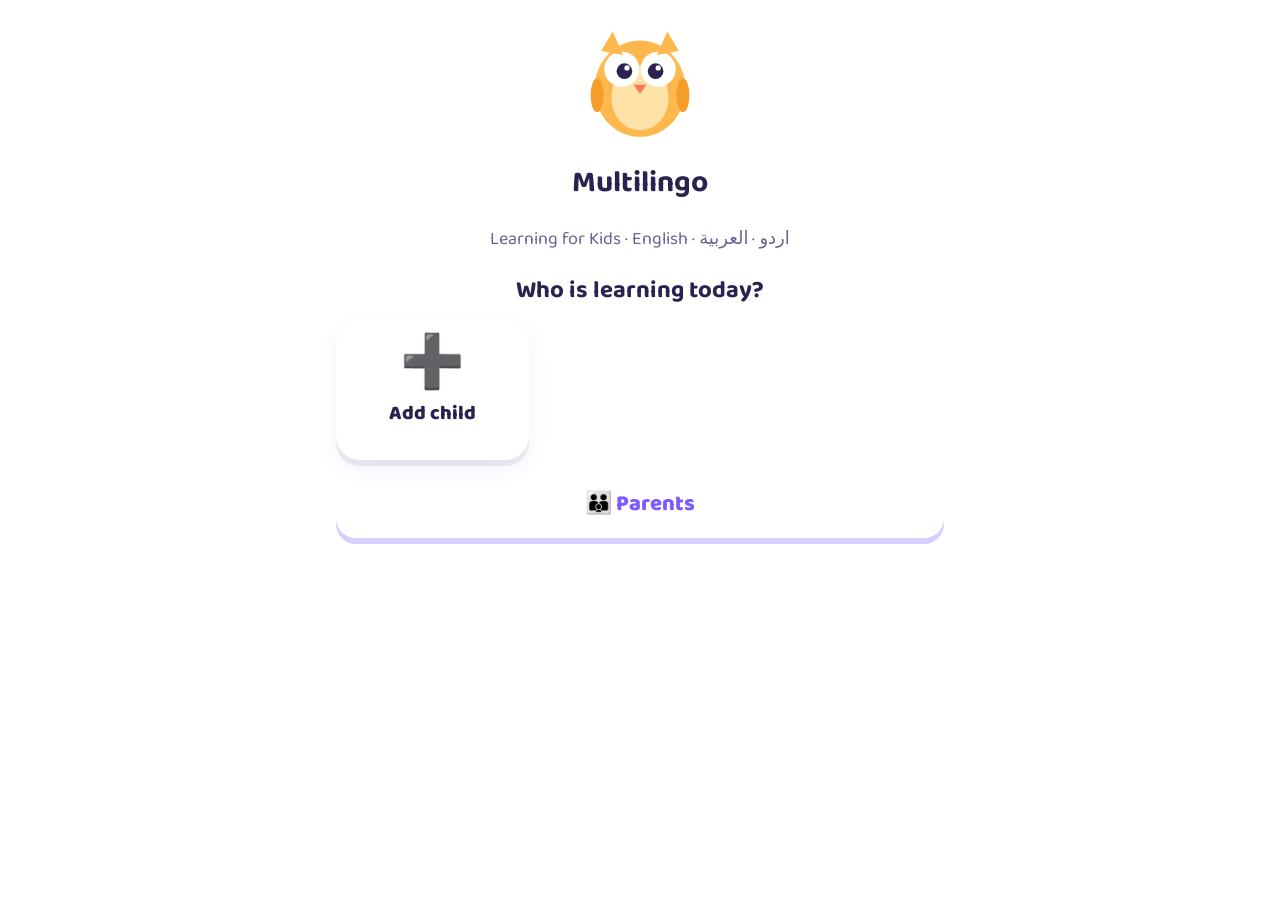
==== index.html @ 5e0e4746 "Multilingo - Learning for Kids" ====
<!doctype html>
<html lang="en">
<head>
<meta charset="utf-8">
<meta name="viewport" content="width=device-width, initial-scale=1, viewport-fit=cover">
<meta name="theme-color" content="#7b5cff">
<meta name="description" content="Multilingo – Learning for Kids: English, Urdu and Arabic words, letters and daily duas. No ads, works offline.">
<title>Multilingo – Learning for Kids</title>
<link rel="manifest" href="manifest.json">
<link rel="icon" href="icons/icon.svg" type="image/svg+xml">
<link rel="apple-touch-icon" href="icons/icon-192.png">
<link rel="preconnect" href="https://fonts.googleapis.com">
<link rel="preconnect" href="https://fonts.gstatic.com" crossorigin>
<link rel="stylesheet" href="https://fonts.googleapis.com/css2?family=Baloo+2:wght@500;700;800&family=Noto+Naskh+Arabic:wght@500;700&family=Noto+Nastaliq+Urdu:wght@500;700&display=swap">
<link rel="stylesheet" href="style.css">
</head>
<body>
<a class="skip" href="#app">Skip to content</a>
<header id="topbar" class="topbar" hidden></header>
<main id="app" tabindex="-1" aria-live="polite"></main>
<nav id="tabs" class="tabs" hidden aria-label="Main"></nav>
<div id="toast" class="toast" role="status" aria-live="assertive" hidden></div>
<noscript>Please turn on JavaScript to use Multilingo.</noscript>
<script src="data.js"></script>
<script src="app.js"></script>
</body>
</html>
---- style.css ----
[hidden]{display:none!important}
:root{--bg:#f6f1ff;--ink:#2b2250;--muted:#6b6290;--purple:#7b5cff;--pink:#ff6fa5;--orange:#ff9f43;--green:#2ec27e;--blue:#3fa9f5;--yellow:#ffd23f;--card:#fff;--r:24px;
--font:'Baloo 2','Comic Sans MS','Trebuchet MS',system-ui,sans-serif;--ar:'Noto Naskh Arabic','Geeza Pro','Traditional Arabic','Arial',serif;--ur:'Noto Nastaliq Urdu','Jameel Noori Nastaleeq','Urdu Typesetting','Noto Naskh Arabic','Arial',serif}
*{box-sizing:border-box}html,body{margin:0}body{font-family:var(--font);background:var(--bg) radial-gradient(circle at 10% 0,#ffe6f2 0,transparent 40%),radial-gradient(circle at 90% 10%,#dff4ff 0,transparent 40%);color:var(--ink);min-height:100vh;font-size:18px;-webkit-tap-highlight-color:transparent}
.skip{position:absolute;left:-999px}.skip:focus{left:8px;top:8px;background:#fff;padding:8px;z-index:9}
button{font:inherit;color:inherit;border:0;cursor:pointer;background:none}button:focus-visible,a:focus-visible,input:focus-visible,select:focus-visible{outline:4px solid var(--yellow);outline-offset:2px}
main{max-width:640px;margin:0 auto;padding:12px 16px 110px;outline:none}
[lang=ar]{font-family:var(--ar)}[lang=ur]{font-family:var(--ur);line-height:2.1}
.topbar{position:sticky;top:0;z-index:5;display:flex;align-items:center;gap:8px;padding:10px 14px;background:#ffffffdd;backdrop-filter:blur(8px);box-shadow:0 2px 10px #7b5cff22}
.topbar .who{display:flex;align-items:center;gap:8px;font-weight:800;flex:1;min-width:0;padding:4px 8px;border-radius:16px}.who .av{font-size:30px}
.pill{background:#fff4d6;border-radius:999px;padding:4px 12px;font-weight:800;white-space:nowrap}.pill.fire{background:#ffe6dd}
.tabs{position:fixed;bottom:0;left:0;right:0;z-index:5;display:flex;justify-content:space-around;background:#fff;padding:6px 6px calc(6px + env(safe-area-inset-bottom));box-shadow:0 -4px 16px #2b225015}
.tabs button{flex:1;display:flex;flex-direction:column;align-items:center;font-size:14px;font-weight:700;padding:6px;border-radius:16px;min-height:60px;color:var(--muted)}.tabs button span{font-size:28px}.tabs button[aria-current=page]{background:#efeaff;color:var(--purple)}
h1{font-size:30px;margin:8px 0}h2{font-size:24px;margin:10px 0}.muted{color:var(--muted)}.center{text-align:center}
.hero{display:flex;align-items:center;gap:12px;background:linear-gradient(135deg,var(--purple),#a78bfa);color:#fff;border-radius:var(--r);padding:14px 16px;margin:8px 0 16px}
.hero .mascot{width:86px;flex:none}.hero p{margin:0;font-size:20px;font-weight:700}
.mascot.bounce{animation:bob 2s ease-in-out infinite}@keyframes bob{50%{transform:translateY(-6px)}}
.grid{display:grid;grid-template-columns:repeat(2,1fr);gap:14px}
.tile{background:var(--card);border-radius:var(--r);padding:16px 10px;display:flex;flex-direction:column;align-items:center;gap:4px;box-shadow:0 6px 0 #00000012,0 8px 20px #7b5cff18;min-height:140px;font-weight:800;font-size:20px;transition:transform .1s}
.tile:active{transform:scale(.96)}.tile .ic{font-size:52px;line-height:1.1}.tile small{font-weight:600;color:var(--muted);font-size:15px}
.c0{background:#ffe9f1}.c1{background:#e3f4ff}.c2{background:#e6fbef}.c3{background:#fff4d6}.c4{background:#f0e9ff}.c5{background:#ffeede}.c6{background:#e9fff9}
.big{display:block;width:100%;padding:16px;border-radius:20px;font-weight:800;font-size:22px;background:var(--purple);color:#fff;box-shadow:0 6px 0 #5a3fd6;margin:10px 0;min-height:64px}.big:active{transform:translateY(4px);box-shadow:0 2px 0 #5a3fd6}
.big.green{background:var(--green);box-shadow:0 6px 0 #1f9a62}.big.soft{background:#fff;color:var(--purple);box-shadow:0 6px 0 #d9cfff}.big.pink{background:var(--pink);box-shadow:0 6px 0 #d94f86}
.back{font-size:18px;font-weight:800;padding:10px 14px;border-radius:14px;background:#fff;min-height:48px}
.map{position:relative;padding:10px 0 20px}.node{display:flex;align-items:center;gap:14px;margin:0 0 18px}.node:nth-child(odd){flex-direction:row-reverse;text-align:end}
.node button.dot{width:96px;height:96px;border-radius:50%;background:var(--purple);color:#fff;font-size:38px;font-weight:800;box-shadow:0 7px 0 #5a3fd6;flex:none}
.node.done button.dot{background:var(--green);box-shadow:0 7px 0 #1f9a62}.node.locked button.dot{background:#cfc8e6;box-shadow:0 7px 0 #aaa2c6}
.node .info{flex:1}.stars{color:#f5a700;font-size:22px;letter-spacing:2px}
.card{background:#fff;border-radius:var(--r);padding:20px;box-shadow:0 8px 24px #7b5cff1a;margin:12px 0}
.learn{text-align:center}.learn .pic{font-size:120px;line-height:1.2}.word{font-size:40px;font-weight:800;margin:6px 0;overflow-wrap:anywhere}.word[lang=ar]{font-size:44px}.word[lang=ur]{font-size:36px}.sub{font-size:20px;color:var(--muted)}
.speak{width:84px;height:84px;border-radius:50%;background:var(--orange);color:#fff;font-size:40px;box-shadow:0 6px 0 #d97d22;margin:8px}
.progress{height:16px;background:#e7e0ff;border-radius:999px;overflow:hidden;flex:1}.progress i{display:block;height:100%;background:linear-gradient(90deg,var(--green),#7ee2a8);border-radius:999px;transition:width .3s}
.lessonbar{display:flex;align-items:center;gap:10px;margin:4px 0 8px}
.choices{display:grid;grid-template-columns:1fr 1fr;gap:14px;margin-top:12px}.choice{background:#fff;border-radius:22px;font-size:72px;min-height:130px;box-shadow:0 6px 0 #e2dbff;border:4px solid transparent}
.choice.right{border-color:var(--green);background:#e6fbef}.choice.wrong{border-color:#ff6b6b;animation:shake .3s}@keyframes shake{25%{transform:translateX(-6px)}75%{transform:translateX(6px)}}
.match{display:grid;grid-template-columns:1fr 1fr;gap:12px}.match .col{display:flex;flex-direction:column;gap:12px}.mbtn{background:#fff;border-radius:18px;min-height:76px;font-size:22px;font-weight:800;padding:8px;box-shadow:0 5px 0 #e2dbff;border:4px solid transparent}.mbtn.pic{font-size:44px}.mbtn.sel{border-color:var(--purple)}.mbtn.ok{opacity:.35;border-color:var(--green)}.mbtn.wrong{border-color:#ff6b6b;animation:shake .3s}
.result{text-align:center}.result .stars{font-size:64px}
.trace-wrap{position:relative;background:#fff;border-radius:var(--r);box-shadow:0 8px 24px #7b5cff1a;touch-action:none;aspect-ratio:1/1;width:100%;max-width:420px;margin:8px auto;overflow:hidden}
.trace-wrap canvas{position:absolute;inset:0;width:100%;height:100%}
.letters{display:grid;grid-template-columns:repeat(auto-fill,minmax(64px,1fr));gap:10px}.letters button{background:#fff;border-radius:16px;min-height:64px;font-size:32px;font-weight:800;box-shadow:0 4px 0 #e2dbff}.letters button.done{background:#e6fbef}
.seg{display:flex;gap:8px;flex-wrap:wrap;margin:8px 0}.seg button{padding:10px 16px;border-radius:999px;background:#fff;font-weight:800;min-height:48px;box-shadow:0 3px 0 #e2dbff}.seg button[aria-pressed=true]{background:var(--purple);color:#fff;box-shadow:0 3px 0 #5a3fd6}
.badge{display:flex;flex-direction:column;align-items:center;text-align:center;background:#fff;border-radius:20px;padding:12px;font-weight:800;font-size:15px}.badge .ic{font-size:48px}.badge.off{filter:grayscale(1);opacity:.45}
.badges{display:grid;grid-template-columns:repeat(3,1fr);gap:10px}
.pad{display:grid;grid-template-columns:repeat(3,1fr);gap:10px;max-width:320px;margin:12px auto}.pad button{background:#fff;border-radius:18px;min-height:64px;font-size:28px;font-weight:800;box-shadow:0 4px 0 #e2dbff}
.answer{font-size:40px;font-weight:800;text-align:center;min-height:56px;letter-spacing:4px}
label.row,.row{display:flex;justify-content:space-between;align-items:center;gap:12px;padding:12px 0;border-bottom:1px solid #eee;font-weight:700}
.row select,input[type=text]{font:inherit;padding:10px 12px;border-radius:14px;border:2px solid #ddd;min-height:48px;background:#fff}input[type=text]{width:100%}
.switch{appearance:none;width:58px;height:34px;border-radius:999px;background:#ccc;position:relative;cursor:pointer;flex:none;transition:.2s}.switch:checked{background:var(--green)}.switch::after{content:'';position:absolute;top:4px;left:4px;width:26px;height:26px;border-radius:50%;background:#fff;transition:.2s}.switch:checked::after{left:28px}
table{width:100%;border-collapse:collapse;font-size:16px}th,td{padding:8px 6px;border-bottom:1px solid #eee;text-align:start}td.n,th.n{text-align:end}
.avatars{display:flex;flex-wrap:wrap;gap:8px}.avatars button{font-size:40px;width:64px;height:64px;border-radius:18px;background:#fff;border:3px solid transparent}.avatars button[aria-pressed=true]{border-color:var(--purple);background:#efeaff}
.toast{position:fixed;left:50%;top:calc(12px + env(safe-area-inset-top));transform:translateX(-50%);background:var(--ink);color:#fff;padding:12px 18px;border-radius:18px;font-weight:700;max-width:92vw;z-index:10;text-align:center;box-shadow:0 8px 24px #0004}
.dua-when{display:inline-block;background:#fff4d6;border-radius:999px;padding:4px 14px;font-weight:800;margin-bottom:6px}
.confetti{position:fixed;inset:0;pointer-events:none;z-index:8;overflow:hidden}.confetti i{position:absolute;top:-20px;font-size:28px;animation:fall 1.6s linear forwards}@keyframes fall{to{transform:translateY(110vh) rotate(360deg)}}
@media (prefers-reduced-motion:reduce){*{animation:none!important;transition:none!important}}
@media (min-width:560px){.grid{grid-template-columns:repeat(3,1fr)}}
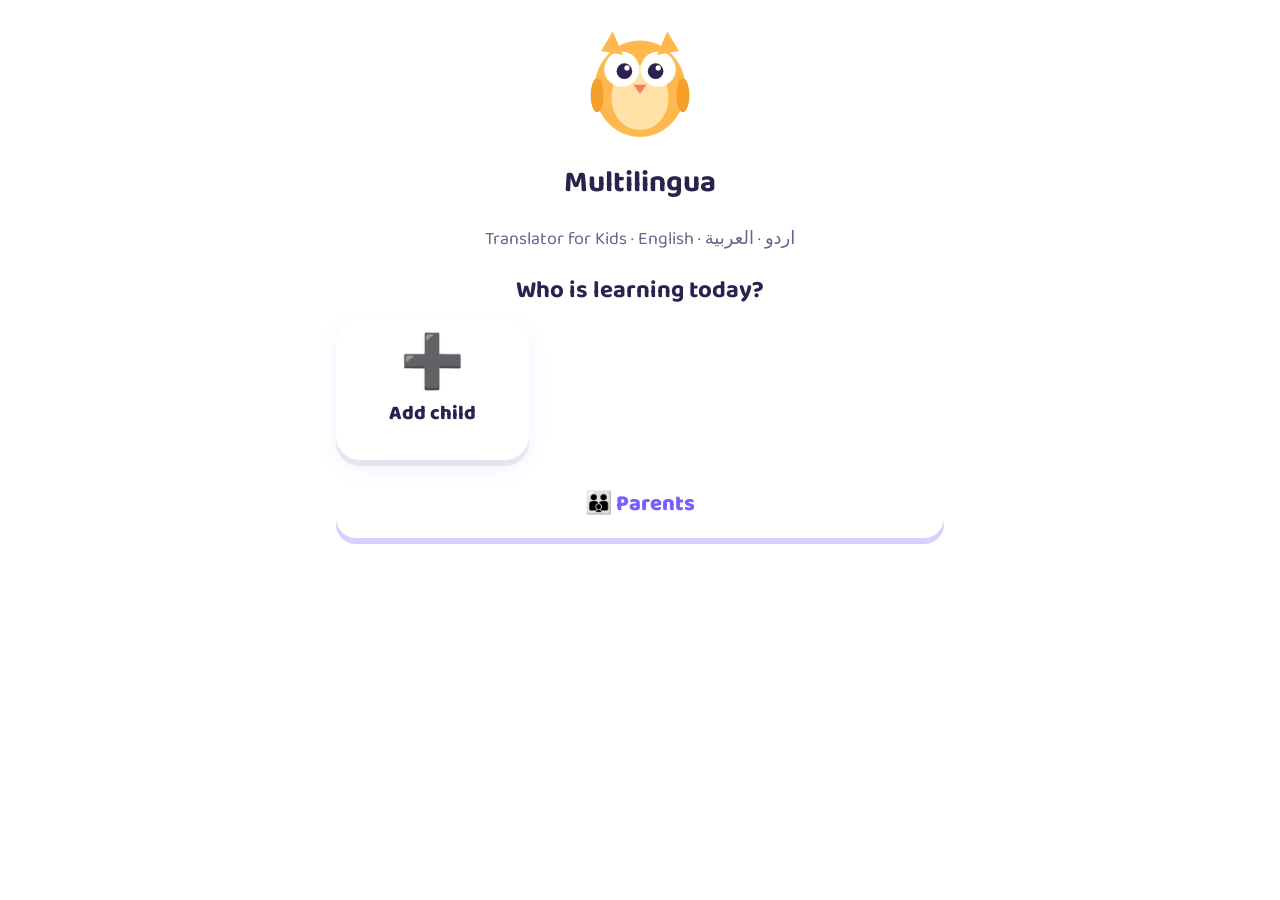
==== commit 30a2c5ba: "Rename to Multilingua - Translator for Kids" ====
--- a/index.html
+++ b/index.html
@@ -4,8 +4,8 @@
 <meta charset="utf-8">
 <meta name="viewport" content="width=device-width, initial-scale=1, viewport-fit=cover">
 <meta name="theme-color" content="#7b5cff">
-<meta name="description" content="Multilingo – Learning for Kids: English, Urdu and Arabic words, letters and daily duas. No ads, works offline.">
-<title>Multilingo – Learning for Kids</title>
+<meta name="description" content="Multilingua – Translator for Kids: a kid-safe translator for 30 languages, plus English, Urdu and Arabic words, letters and daily duas. No ads, works offline.">
+<title>Multilingua – Translator for Kids</title>
 <link rel="manifest" href="manifest.json">
 <link rel="icon" href="icons/icon.svg" type="image/svg+xml">
 <link rel="apple-touch-icon" href="icons/icon-192.png">
@@ -20,8 +20,9 @@
 <main id="app" tabindex="-1" aria-live="polite"></main>
 <nav id="tabs" class="tabs" hidden aria-label="Main"></nav>
 <div id="toast" class="toast" role="status" aria-live="assertive" hidden></div>
-<noscript>Please turn on JavaScript to use Multilingo.</noscript>
+<noscript>Please turn on JavaScript to use Multilingua.</noscript>
 <script src="data.js"></script>
 <script src="app.js"></script>
+<script src="translator.js"></script>
 </body>
 </html>
--- a/style.css
+++ b/style.css
@@ -53,3 +53,21 @@
 .confetti{position:fixed;inset:0;pointer-events:none;z-index:8;overflow:hidden}.confetti i{position:absolute;top:-20px;font-size:28px;animation:fall 1.6s linear forwards}@keyframes fall{to{transform:translateY(110vh) rotate(360deg)}}
 @media (prefers-reduced-motion:reduce){*{animation:none!important;transition:none!important}}
 @media (min-width:560px){.grid{grid-template-columns:repeat(3,1fr)}}
+.sr{position:absolute;width:1px;height:1px;overflow:hidden;clip:rect(0 0 0 0)}
+.tr-hero{display:flex;align-items:center;gap:10px}.tr-hero .mascot{width:64px}.tr-hero h1{margin:0}
+.tr .langrow{display:grid;grid-template-columns:1fr 56px 1fr;gap:8px;align-items:end;margin-bottom:12px}.tr .langrow label span{display:block;font-weight:800;font-size:15px;color:var(--muted)}
+.lsel{width:100%;font:inherit;font-size:16px;font-weight:800;padding:12px 8px;border-radius:18px;border:3px solid #e2dbff;background:#fff;min-height:58px;color:var(--ink)}
+.swapbtn{width:56px;height:56px;border-radius:50%;background:var(--orange);color:#fff;font-size:28px;font-weight:800;box-shadow:0 5px 0 #d97d22}
+.tbox{width:100%;min-height:120px;font:inherit;font-size:26px;font-weight:700;padding:14px;border-radius:20px;border:3px solid #e2dbff;resize:vertical;color:var(--ink)}.tbox:focus{border-color:var(--purple);outline:none}
+.tbox[lang=ur]{font-family:var(--ur);line-height:2}.tbox[lang=ar],.tbox[lang=fa]{font-family:var(--ar)}
+.trow{display:flex;gap:10px;align-items:center;flex-wrap:wrap;margin-top:10px}.trow.center{justify-content:center}
+.rbtn{display:flex;flex-direction:column;align-items:center;justify-content:center;min-width:76px;min-height:72px;border-radius:20px;background:#efeaff;font-size:30px;padding:6px 10px;box-shadow:0 4px 0 #d9cfff}.rbtn small{font-size:13px;font-weight:800;color:var(--purple)}
+.rbtn.on{background:#ffe0e0;animation:bob 1s infinite}.rbtn.star{background:#fff4d6;box-shadow:0 4px 0 #f0d68a}.rbtn.big2{background:var(--orange);color:#fff;box-shadow:0 4px 0 #d97d22}.rbtn.big2 small{color:#fff}
+.count{margin-inline-start:auto;color:var(--muted);font-size:14px}
+.tout{background:#faf8ff;border-radius:20px;padding:14px;min-height:110px;margin-top:6px}.tpic{font-size:88px;text-align:center;line-height:1.2}
+.tword{font-size:34px;font-weight:800;text-align:center;overflow-wrap:anywhere}.tword[lang=ur]{font-family:var(--ur);line-height:2.1}.tword[lang=ar],.tword[lang=fa]{font-family:var(--ar)}
+.tsrc{font-size:14px;margin:4px 0}.tmsg{font-size:19px;font-weight:700;text-align:center;margin:12px}
+.tlist{display:flex;flex-direction:column;gap:10px}.titem{display:flex;align-items:center;gap:10px;background:#faf8ff;border-radius:18px;padding:10px}
+.ti-pic{font-size:40px}.ti-txt{flex:1;display:flex;flex-direction:column;min-width:0;overflow-wrap:anywhere}.ti-txt [lang=ur]{font-family:var(--ur)}.ti-txt [lang=ar]{font-family:var(--ar)}
+.ti-btns{display:flex;gap:6px}.ib{width:48px;height:48px;border-radius:14px;background:#fff;font-size:22px;box-shadow:0 3px 0 #e2dbff}
+.tabs button{font-size:12px;padding:6px 2px}
